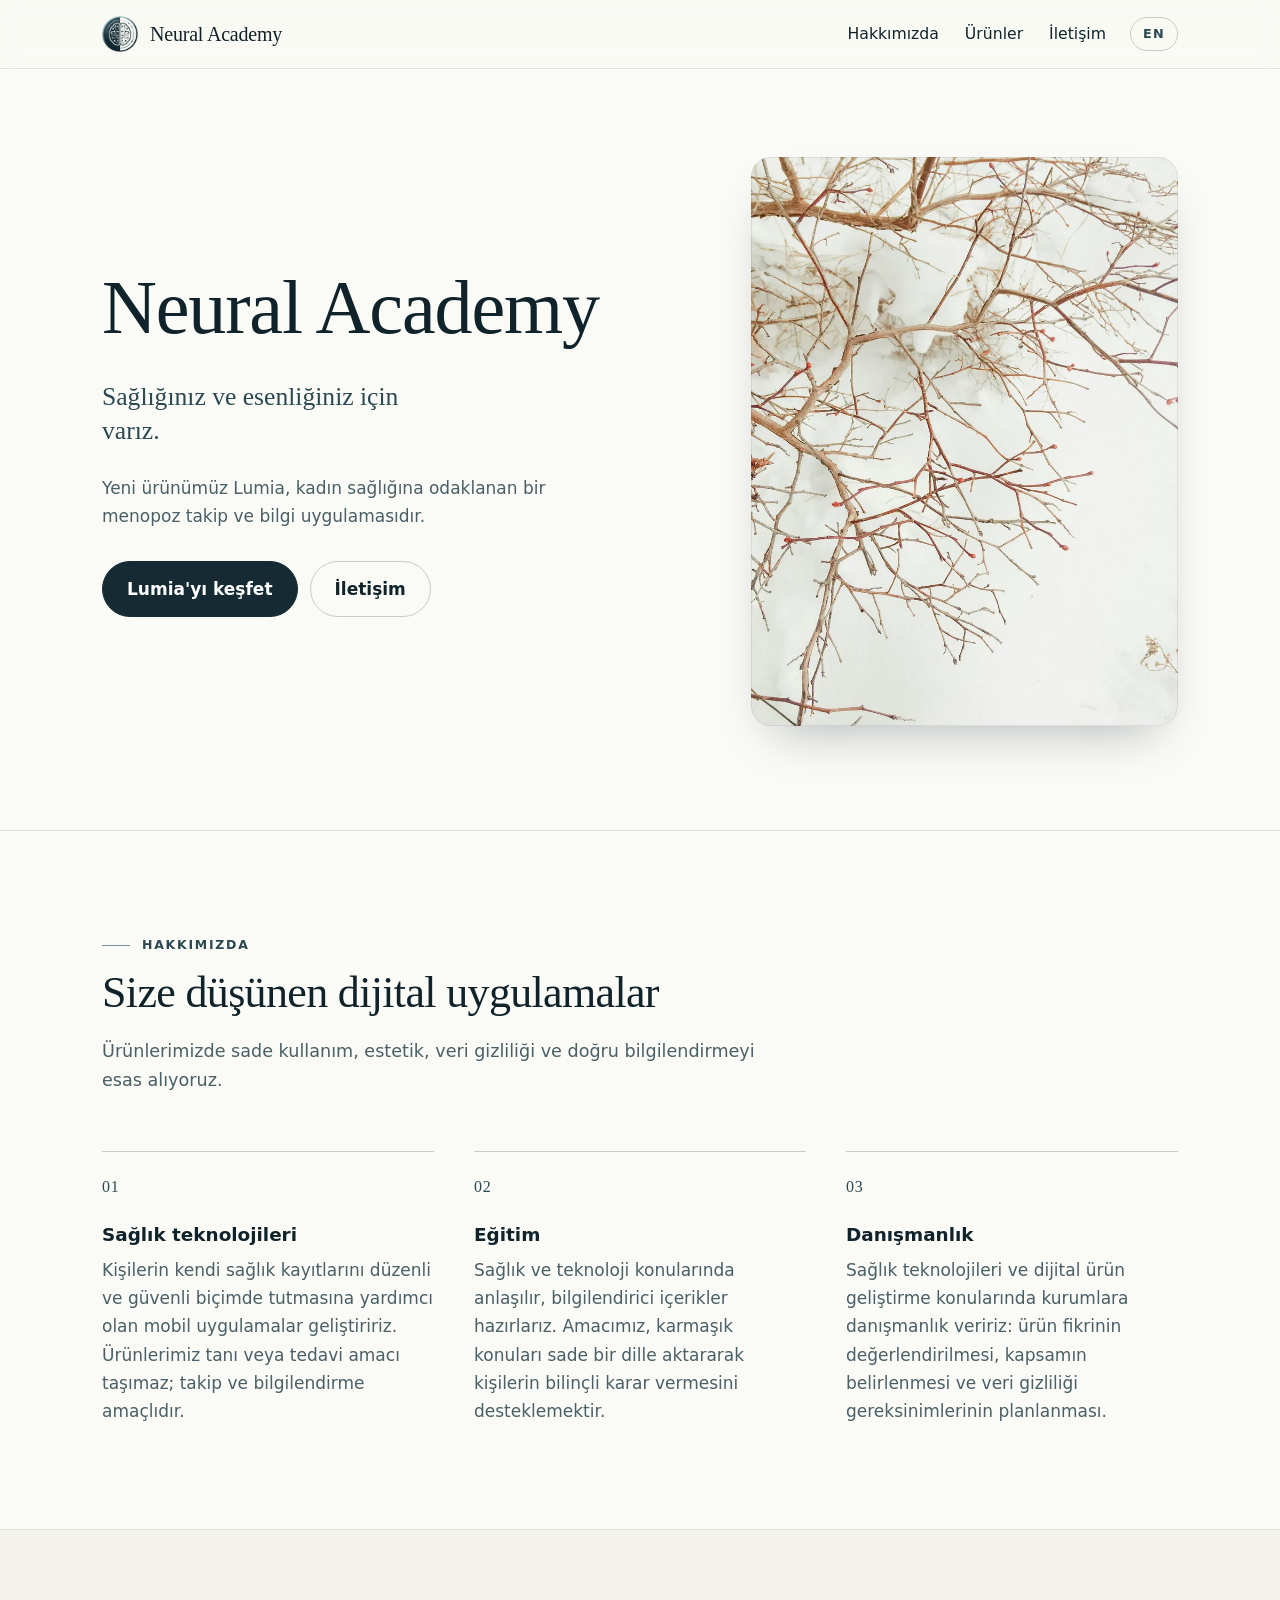
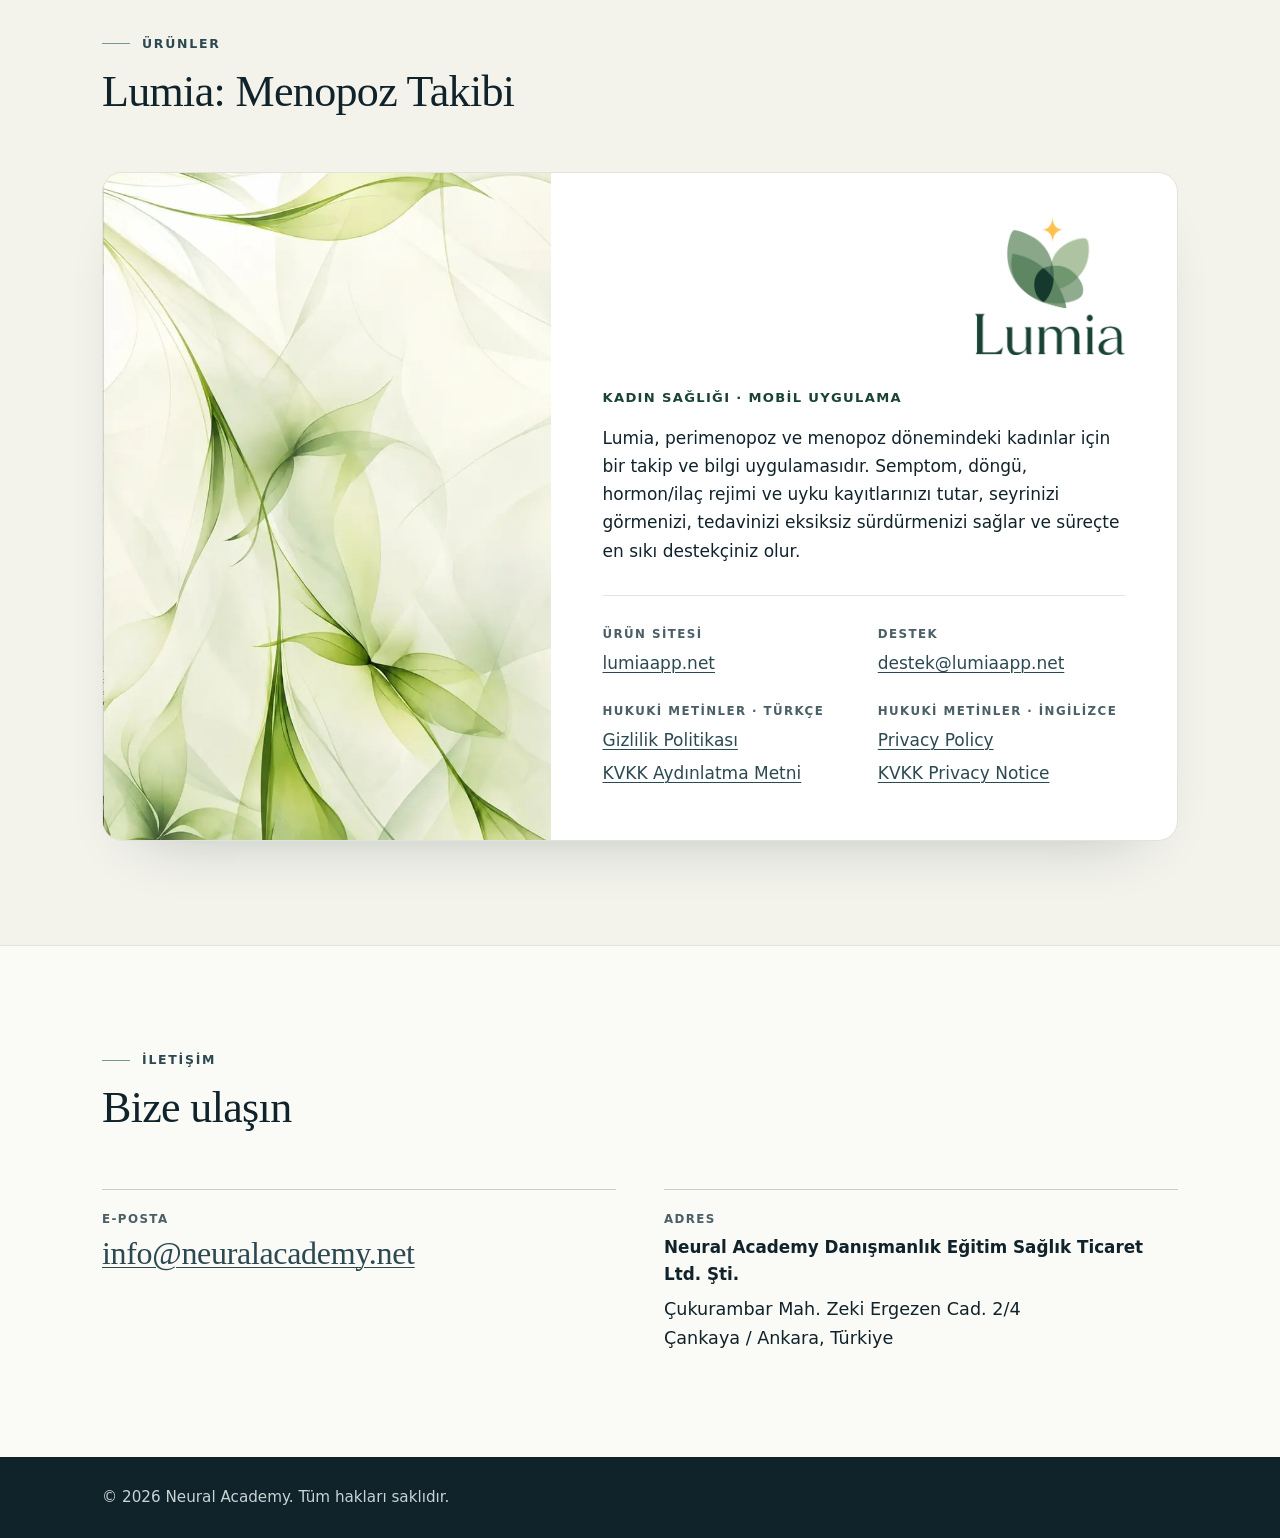
==== index.html @ e556e834 "Neural Academy kurumsal sitesi: Türkçe ve İngilizce sayfalar Tek sayfalık statik site (saf HTML + CS" ====
<!doctype html>
<html lang="tr">
<head>
  <meta charset="utf-8">
  <meta name="viewport" content="width=device-width, initial-scale=1">
  <title>Neural Academy</title>
  <meta name="description" content="Neural Academy, sağlık ve esenlik alanlarında dijital ürünler geliştiren Ankara merkezli bir teknoloji şirketidir. Yeni ürünü Lumia: menopoz takip ve bilgi uygulaması.">
  <link rel="canonical" href="https://neuralacademy.net/">
  <link rel="alternate" hreflang="tr" href="https://neuralacademy.net/">
  <link rel="alternate" hreflang="en" href="https://neuralacademy.net/en/">
  <link rel="alternate" hreflang="x-default" href="https://neuralacademy.net/">
  <meta name="theme-color" content="#FAFAF6">

  <link rel="icon" href="assets/favicon.ico" sizes="any">
  <link rel="icon" type="image/png" sizes="32x32" href="assets/favicon-32.png">
  <link rel="apple-touch-icon" href="assets/apple-touch-icon.png">

  <meta property="og:type" content="website">
  <meta property="og:locale" content="tr_TR">
  <meta property="og:locale:alternate" content="en_US">
  <meta property="og:site_name" content="Neural Academy">
  <meta property="og:title" content="Neural Academy">
  <meta property="og:description" content="Sağlığınız ve esenliğiniz için varız.">
  <meta property="og:url" content="https://neuralacademy.net/">
  <meta property="og:image" content="https://neuralacademy.net/assets/og-image.png">
  <meta property="og:image:width" content="1200">
  <meta property="og:image:height" content="630">
  <meta property="og:image:alt" content="Kar üstünde dallar ve Neural Academy yazısı">
  <meta name="twitter:card" content="summary_large_image">
  <meta name="twitter:title" content="Neural Academy">
  <meta name="twitter:description" content="Sağlığınız ve esenliğiniz için varız.">
  <meta name="twitter:image" content="https://neuralacademy.net/assets/og-image.png">
  <meta name="twitter:image:alt" content="Kar üstünde dallar ve Neural Academy yazısı">

  <link rel="stylesheet" href="style.css">
</head>
<body>
  <a class="skip-link" href="#icerik">İçeriğe geç</a>

  <header class="site-header">
    <div class="container header-inner">
      <a class="brand" href="#">
        <img src="assets/logo-mark-96.png" width="36" height="36" alt="">
        <span>Neural Academy</span>
      </a>
      <nav aria-label="Ana menü">
        <ul class="nav-list">
          <li><a href="#hakkimizda">Hakkımızda</a></li>
          <li><a href="#urunler">Ürünler</a></li>
          <li><a href="#iletisim">İletişim</a></li>
          <li class="nav-lang">
            <a href="en/index.html" lang="en" hreflang="en" aria-label="Switch to English">EN</a>
          </li>
        </ul>
      </nav>
    </div>
  </header>

  <main id="icerik">
    <section class="hero" aria-labelledby="hero-baslik">
      <div class="container hero-grid">
        <div class="hero-copy">
          <h1 id="hero-baslik">Neural Academy</h1>
          <p class="lead">Sağlığınız ve esenliğiniz için varız.</p>
          <p class="hero-note">Yeni ürünümüz Lumia, kadın sağlığına odaklanan bir menopoz takip ve bilgi uygulamasıdır.</p>
          <div class="hero-actions">
            <a class="button" href="#lumia">Lumia'yı keşfet</a>
            <a class="button button-ghost" href="#iletisim">İletişim</a>
          </div>
        </div>
        <figure class="hero-figure">
          <picture>
            <source type="image/webp" srcset="assets/hero-800.webp 800w, assets/hero-1200.webp 1200w" sizes="(min-width: 900px) 42vw, 100vw">
            <img src="assets/hero-1200.jpg" srcset="assets/hero-800.jpg 800w, assets/hero-1200.jpg 1200w" sizes="(min-width: 900px) 42vw, 100vw"
                 width="1200" height="1600" alt="Kar üstünde, kızıl tomurcuklu ince çıplak dallar" fetchpriority="high">
          </picture>
        </figure>
      </div>
    </section>

    <section id="hakkimizda" class="section" aria-labelledby="hakkimizda-baslik">
      <div class="container">
        <div class="section-head">
          <p class="eyebrow">Hakkımızda</p>
          <h2 id="hakkimizda-baslik">Size düşünen dijital uygulamalar</h2>
          <p class="section-intro">Ürünlerimizde sade kullanım, estetik, veri gizliliği ve doğru bilgilendirmeyi esas alıyoruz.</p>
        </div>
        <ol class="pillars">
          <li>
            <span class="num" aria-hidden="true">01</span>
            <h3>Sağlık teknolojileri</h3>
            <p>Kişilerin kendi sağlık kayıtlarını düzenli ve güvenli biçimde tutmasına yardımcı olan mobil uygulamalar geliştiririz. Ürünlerimiz tanı veya tedavi amacı taşımaz; takip ve bilgilendirme amaçlıdır.</p>
          </li>
          <li>
            <span class="num" aria-hidden="true">02</span>
            <h3>Eğitim</h3>
            <p>Sağlık ve teknoloji konularında anlaşılır, bilgilendirici içerikler hazırlarız. Amacımız, karmaşık konuları sade bir dille aktararak kişilerin bilinçli karar vermesini desteklemektir.</p>
          </li>
          <li>
            <span class="num" aria-hidden="true">03</span>
            <h3>Danışmanlık</h3>
            <p>Sağlık teknolojileri ve dijital ürün geliştirme konularında kurumlara danışmanlık veririz: ürün fikrinin değerlendirilmesi, kapsamın belirlenmesi ve veri gizliliği gereksinimlerinin planlanması.</p>
          </li>
        </ol>
      </div>
    </section>

    <section id="urunler" class="section section-alt" aria-labelledby="lumia-baslik">
      <div class="container">
        <div class="section-head">
          <p class="eyebrow">Ürünler</p>
          <h2 id="lumia-baslik">Lumia: Menopoz Takibi</h2>
        </div>

        <article id="lumia" class="product">
          <div class="product-visual">
            <picture>
              <source type="image/webp" srcset="assets/lumia/lumia-bg-720.webp 720w, assets/lumia/lumia-bg-1080.webp 1080w" sizes="(min-width: 900px) 40vw, 100vw">
              <img class="product-bg" src="assets/lumia/lumia-bg-720.jpg" srcset="assets/lumia/lumia-bg-720.jpg 720w, assets/lumia/lumia-bg-1080.jpg 1080w" sizes="(min-width: 900px) 40vw, 100vw"
                   width="720" height="1201" alt="" loading="lazy">
            </picture>
          </div>

          <div class="product-body">
            <img class="product-logo" src="assets/lumia/lumia-logo-640.png" width="640" height="587" alt="Lumia logosu" loading="lazy">
            <p class="product-tag">Kadın sağlığı · Mobil uygulama</p>
            <p class="product-text">Lumia, perimenopoz ve menopoz dönemindeki kadınlar için bir takip ve bilgi uygulamasıdır. Semptom, döngü, hormon/ilaç rejimi ve uyku kayıtlarınızı tutar, seyrinizi görmenizi, tedavinizi eksiksiz sürdürmenizi sağlar ve süreçte en sıkı destekçiniz olur.</p>

            <div class="product-links">
              <div>
                <h3 class="label">Ürün sitesi</h3>
                <ul class="link-list">
                  <li><a href="https://lumiaapp.net">lumiaapp.net</a></li>
                </ul>
              </div>
              <div>
                <h3 class="label">Destek</h3>
                <ul class="link-list">
                  <li><a href="mailto:destek@lumiaapp.net">destek@lumiaapp.net</a></li>
                </ul>
              </div>
              <div>
                <h3 class="label">Hukuki metinler · Türkçe</h3>
                <ul class="link-list">
                  <li><a href="https://noralakademi.github.io/lumia-legal/gizlilik-politikasi.html">Gizlilik Politikası</a></li>
                  <li><a href="https://noralakademi.github.io/lumia-legal/kvkk-aydinlatma-metni.html">KVKK Aydınlatma Metni</a></li>
                </ul>
              </div>
              <div>
                <h3 class="label">Hukuki metinler · İngilizce</h3>
                <ul class="link-list" lang="en">
                  <li><a href="https://noralakademi.github.io/lumia-legal/privacy-policy.html">Privacy Policy</a></li>
                  <li><a href="https://noralakademi.github.io/lumia-legal/kvkk-privacy-notice.html">KVKK Privacy Notice</a></li>
                </ul>
              </div>
            </div>
          </div>
        </article>
      </div>
    </section>

    <section id="iletisim" class="section" aria-labelledby="iletisim-baslik">
      <div class="container">
        <div class="section-head">
          <p class="eyebrow">İletişim</p>
          <h2 id="iletisim-baslik">Bize ulaşın</h2>
        </div>
        <div class="contact-grid">
          <div class="contact-item">
            <h3 class="label">E-posta</h3>
            <a class="contact-big" href="mailto:info@neuralacademy.net">info@neuralacademy.net</a>
          </div>
          <div class="contact-item">
            <h3 class="label">Adres</h3>
            <p class="contact-org">Neural Academy Danışmanlık Eğitim Sağlık Ticaret Ltd. Şti.</p>
            <address>Çukurambar Mah. Zeki Ergezen Cad. 2/4<br>Çankaya / Ankara, Türkiye</address>
          </div>
        </div>
      </div>
    </section>
  </main>

  <footer class="site-footer">
    <div class="container">
      <p class="copyright">© 2026 Neural Academy. Tüm hakları saklıdır.</p>
    </div>
  </footer>
</body>
</html>
---- style.css ----
/* Neural Academy
   Renkler: ink/petrol tonları assets/logo.png dosyasından, Lumia yeşilleri
   assets/lumia/lumia-logo.png dosyasından ölçülmüştür. */
:root {
  --bg: #FAFAF6;
  --surface: #FFFFFF;
  --surface-alt: #F3F3EC;
  --ink: #10222A;
  --navy: #152A33;
  --petrol: #2C4951;
  --teal: #74979D;
  --muted: #4A5F66;
  --line: #E2E3DA;
  --line-strong: #C9CDC3;

  --lumia-deep: #1A4336;
  --lumia-mid: #5E8663;
  --lumia-soft: #ACBD96;
  --lumia-bg: #E0E6C7;

  --radius: 20px;
  --radius-sm: 10px;
  --max: 1140px;
  --serif: ui-serif, "Iowan Old Style", "Palatino Linotype", Palatino, Georgia, "Times New Roman", serif;
  --sans: system-ui, -apple-system, "Segoe UI", Roboto, "Helvetica Neue", Arial, sans-serif;
}

*, *::before, *::after { box-sizing: border-box; }

html { scroll-behavior: smooth; -webkit-text-size-adjust: 100%; }
@media (prefers-reduced-motion: reduce) {
  html { scroll-behavior: auto; }
  * { transition: none !important; }
}

body {
  margin: 0;
  background: var(--bg);
  color: var(--ink);
  font-family: var(--sans);
  font-size: 1.0625rem;
  line-height: 1.65;
  -webkit-font-smoothing: antialiased;
}

img { max-width: 100%; height: auto; display: block; }

a { color: var(--petrol); text-decoration-thickness: 1px; text-underline-offset: 3px; transition: color .15s; }
a:hover { color: var(--ink); }
:focus-visible { outline: 3px solid var(--teal); outline-offset: 3px; border-radius: 4px; }

h1, h2 { font-family: var(--serif); font-weight: 400; line-height: 1.1; margin: 0 0 .5em; color: var(--ink); letter-spacing: -.015em; }
h2 { font-size: clamp(1.9rem, 1.4rem + 2vw, 2.75rem); }
h3 { font-size: 1.15rem; line-height: 1.3; margin: 0 0 .5em; font-weight: 600; }
p { margin: 0 0 1em; }
address { font-style: normal; }

.container { width: 100%; max-width: var(--max); margin: 0 auto; padding: 0 16px; }
@media (min-width: 720px) { .container { padding: 0 32px; } }

.eyebrow {
  display: flex; align-items: center; gap: 12px;
  font-size: .78rem; font-weight: 600; letter-spacing: .14em; text-transform: uppercase;
  color: var(--petrol); margin-bottom: 1.1em;
}
.eyebrow::before { content: ""; width: 28px; height: 1px; background: var(--teal); }

.label {
  font-size: .74rem; font-weight: 600; letter-spacing: .12em; text-transform: uppercase;
  color: var(--muted); margin: 0 0 .55em;
}

.skip-link {
  position: absolute; left: 16px; top: -100px;
  background: var(--ink); color: #fff; padding: 8px 14px; border-radius: 6px; z-index: 100;
}
.skip-link:focus { top: 12px; color: #fff; }

/* Üst bar */
.site-header {
  position: sticky; top: 0; z-index: 10;
  background: rgba(250, 250, 246, .92);
  border-bottom: 1px solid var(--line);
}
@supports (backdrop-filter: blur(10px)) {
  .site-header { backdrop-filter: blur(10px); background: rgba(250, 250, 246, .8); }
}
.header-inner {
  display: flex; align-items: center; justify-content: space-between;
  flex-wrap: wrap; gap: 4px 24px; min-height: 68px; padding-top: 10px; padding-bottom: 10px;
}
.brand {
  display: inline-flex; align-items: center; gap: 12px;
  font-family: var(--serif); font-size: 1.25rem; letter-spacing: -.01em;
  color: var(--ink); text-decoration: none;
}
.nav-list { display: flex; align-items: center; gap: 2px; list-style: none; margin: 0; padding: 0; }
.nav-list a {
  display: block; padding: 8px 12px; border-radius: 8px;
  color: var(--ink); text-decoration: none; font-weight: 500; font-size: .98rem;
}
.nav-list a:hover { background: var(--surface-alt); }
.nav-lang { margin-left: 10px; }
.nav-lang a {
  padding: 5px 12px; border: 1px solid var(--line-strong); border-radius: 999px;
  font-size: .8rem; font-weight: 600; letter-spacing: .1em; color: var(--petrol);
}
.nav-lang a:hover { border-color: var(--petrol); background: transparent; color: var(--ink); }
@media (max-width: 560px) {
  .header-inner { justify-content: center; }
  .nav-list a { padding: 6px 9px; }
  .nav-lang { margin-left: 4px; }
}

section[id] { scroll-margin-top: 84px; }
#lumia { scroll-margin-top: 100px; }
@media (max-width: 560px) {
  section[id] { scroll-margin-top: 124px; }
  #lumia { scroll-margin-top: 136px; }
}

/* Giriş */
.hero { padding: 48px 0 64px; }
.hero-grid { display: grid; gap: 40px; align-items: center; }
.hero h1 {
  font-size: clamp(2.75rem, 1.9rem + 3.8vw, 4.75rem);
  margin-bottom: .4em;
}
.hero .lead {
  font-family: var(--serif); font-size: clamp(1.25rem, 1.05rem + .9vw, 1.6rem); line-height: 1.35;
  color: var(--petrol); max-width: 26ch; margin-bottom: 1em;
}
.hero-note { color: var(--muted); max-width: 46ch; margin-bottom: 1.8em; }
.hero-actions { display: flex; flex-wrap: wrap; gap: 12px; }
.hero-figure { margin: 0; order: -1; }
.hero-figure img {
  width: 100%; aspect-ratio: 4 / 3; object-fit: cover; object-position: 30% 25%;
  border-radius: var(--radius);
  box-shadow: 0 24px 48px -24px rgba(16, 34, 42, .35);
  outline: 1px solid rgba(16, 34, 42, .08); outline-offset: -1px;
}
@media (min-width: 900px) {
  .hero { padding: 88px 0 104px; }
  .hero-grid { grid-template-columns: 1.15fr .85fr; gap: 72px; }
  .hero-figure { order: 0; }
  .hero-figure img { aspect-ratio: 3 / 4; object-position: center; }
}

.button {
  display: inline-block;
  background: var(--navy); color: #fff; text-decoration: none; font-weight: 600;
  padding: 13px 24px; border-radius: 999px; border: 1px solid var(--navy);
  transition: background .15s, border-color .15s, color .15s;
}
.button:hover { background: var(--petrol); border-color: var(--petrol); color: #fff; }
.button-ghost { background: transparent; color: var(--ink); border-color: var(--line-strong); }
.button-ghost:hover { background: var(--surface-alt); border-color: var(--petrol); color: var(--ink); }

/* Bölümler */
.section { padding: 80px 0; border-top: 1px solid var(--line); }
.section-alt { background: var(--surface-alt); }
.section-head { max-width: 62ch; margin-bottom: 44px; }
.section-head h2 { margin-bottom: .45em; }
.section-head h2:last-child { margin-bottom: 0; }
.section-intro { color: var(--muted); font-size: 1.1rem; margin: 0; }
@media (min-width: 900px) { .section { padding: 104px 0; } .section-head { margin-bottom: 56px; } }

/* Hakkımızda */
.pillars {
  list-style: none; margin: 0; padding: 0;
  display: grid; gap: 32px;
}
.pillars li { border-top: 1px solid var(--line-strong); padding-top: 22px; }
.pillars .num {
  display: block; font-family: var(--serif); font-size: 1rem; color: var(--petrol);
  letter-spacing: .04em; margin-bottom: 1.4em;
}
.pillars p { margin: 0; color: var(--muted); }
@media (min-width: 820px) { .pillars { grid-template-columns: repeat(3, 1fr); gap: 40px; } }

/* Lumia */
.product {
  display: grid; overflow: hidden;
  background: var(--surface); border: 1px solid var(--line); border-radius: var(--radius);
  box-shadow: 0 30px 60px -40px rgba(16, 34, 42, .3);
}
.product-visual {
  position: relative; aspect-ratio: 16 / 9; background: var(--lumia-bg); overflow: hidden;
}
.product-bg { position: absolute; inset: 0; width: 100%; height: 100%; object-fit: cover; object-position: center 40%; }
.product-body { padding: 32px 24px 36px; }
.product-logo { display: block; width: 110px; margin: 0 0 24px auto; }
@media (min-width: 640px) {
  .product-logo { width: 130px; margin-bottom: 28px; }
}
.product-tag { color: var(--lumia-deep); font-size: .82rem; font-weight: 600; letter-spacing: .1em; text-transform: uppercase; margin-bottom: 1.2em; }
.product-text { max-width: 60ch; margin-bottom: 1.8em; padding-bottom: 1.8em; border-bottom: 1px solid var(--line); }

.product-links { display: grid; gap: 22px 28px; clear: both; }
.link-list { list-style: none; padding: 0; margin: 0; }
.link-list li { margin-bottom: .3em; }

@media (min-width: 640px) {
  .product-links { grid-template-columns: 1fr 1fr; }
}
@media (min-width: 900px) {
  .product { grid-template-columns: 5fr 7fr; }
  .product-visual { aspect-ratio: auto; min-height: 100%; }
  .product-body { padding: 44px 52px 48px; }
  .product-logo { width: 150px; margin-bottom: 32px; }
}

/* İletişim */
.contact-grid { display: grid; gap: 32px; }
@media (min-width: 720px) { .contact-grid { grid-template-columns: 1fr 1fr; gap: 48px; } }
.contact-item { border-top: 1px solid var(--line-strong); padding-top: 22px; }
.contact-big {
  display: inline-block; font-family: var(--serif);
  font-size: clamp(1.35rem, 1rem + 1.6vw, 2rem); letter-spacing: -.01em; line-height: 1.2;
  overflow-wrap: anywhere;
}
.contact-org { font-weight: 600; font-size: 1.05rem; margin-bottom: .35em; }
.contact-item address { font-size: 1.1rem; }

/* Alt bilgi */
.site-footer { background: var(--ink); color: #C8D3D4; padding: 28px 0; font-size: .95rem; }
.site-footer p { margin: 0; }
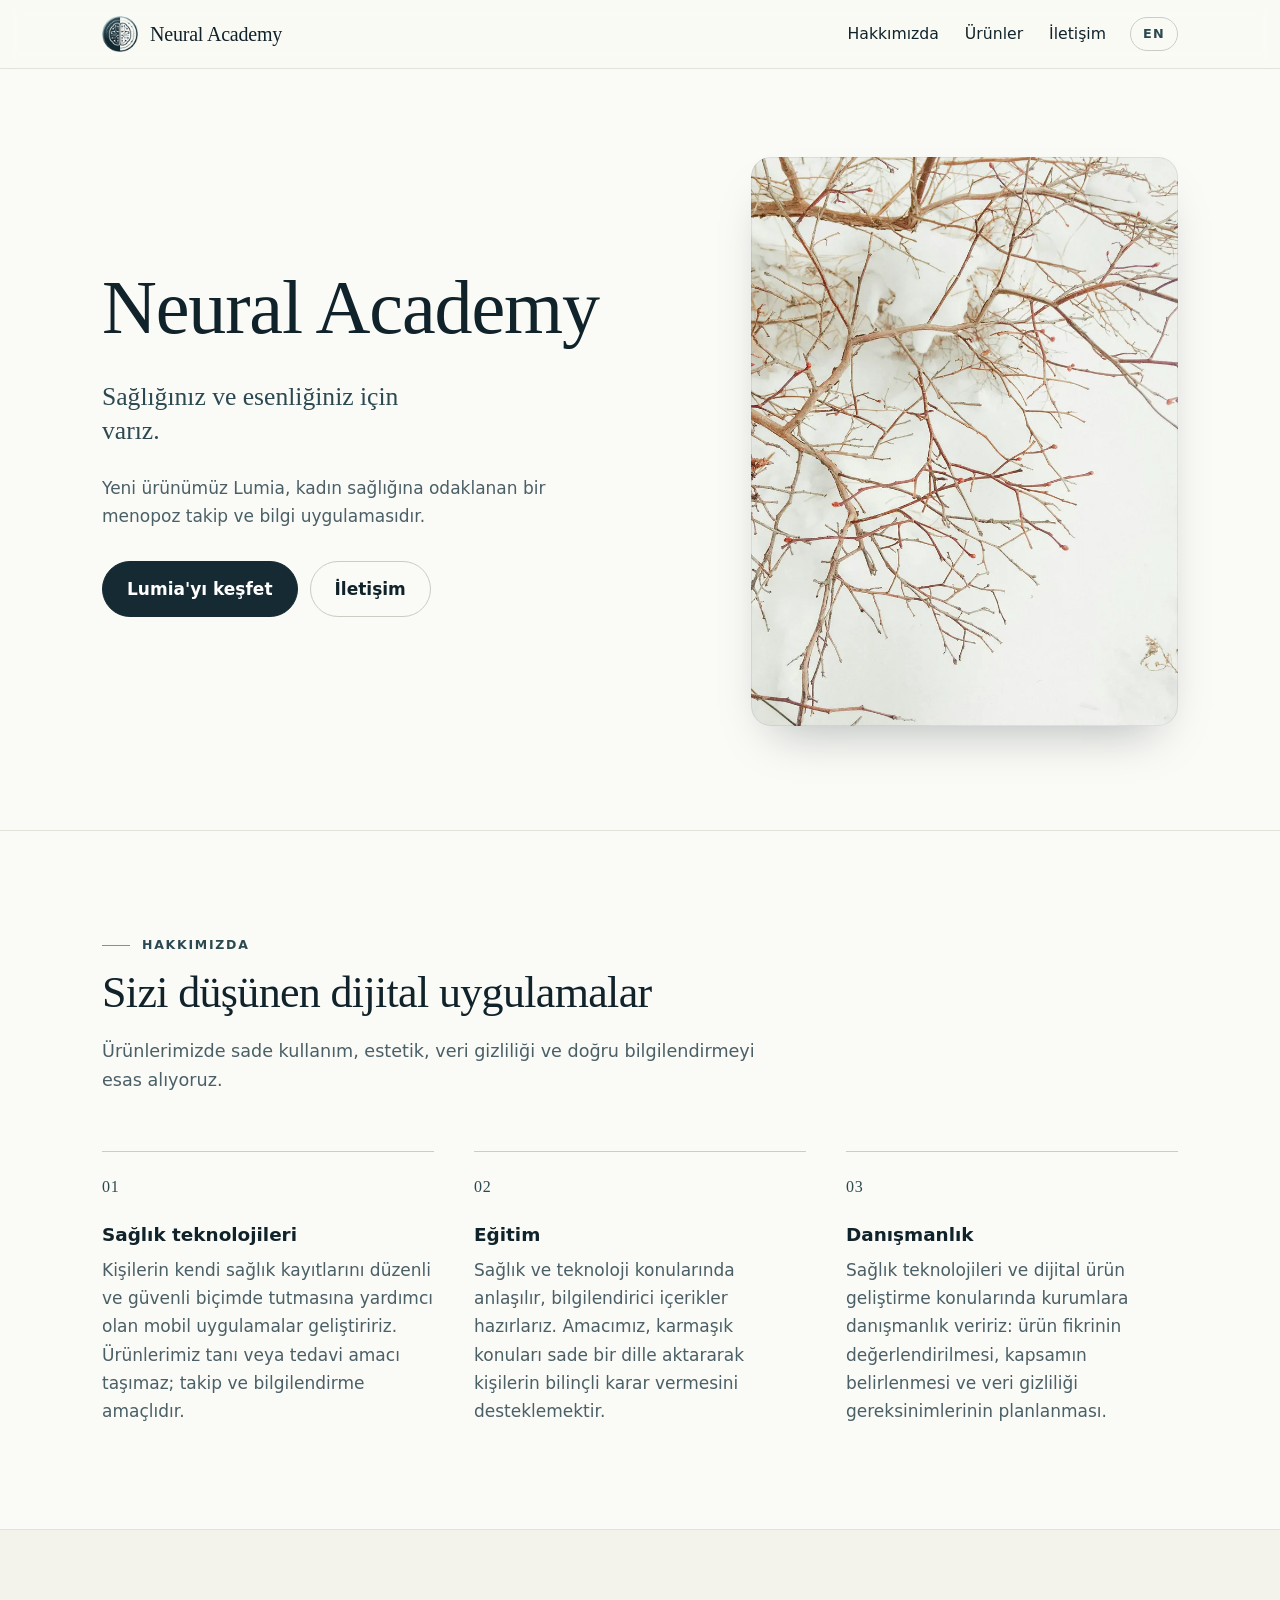
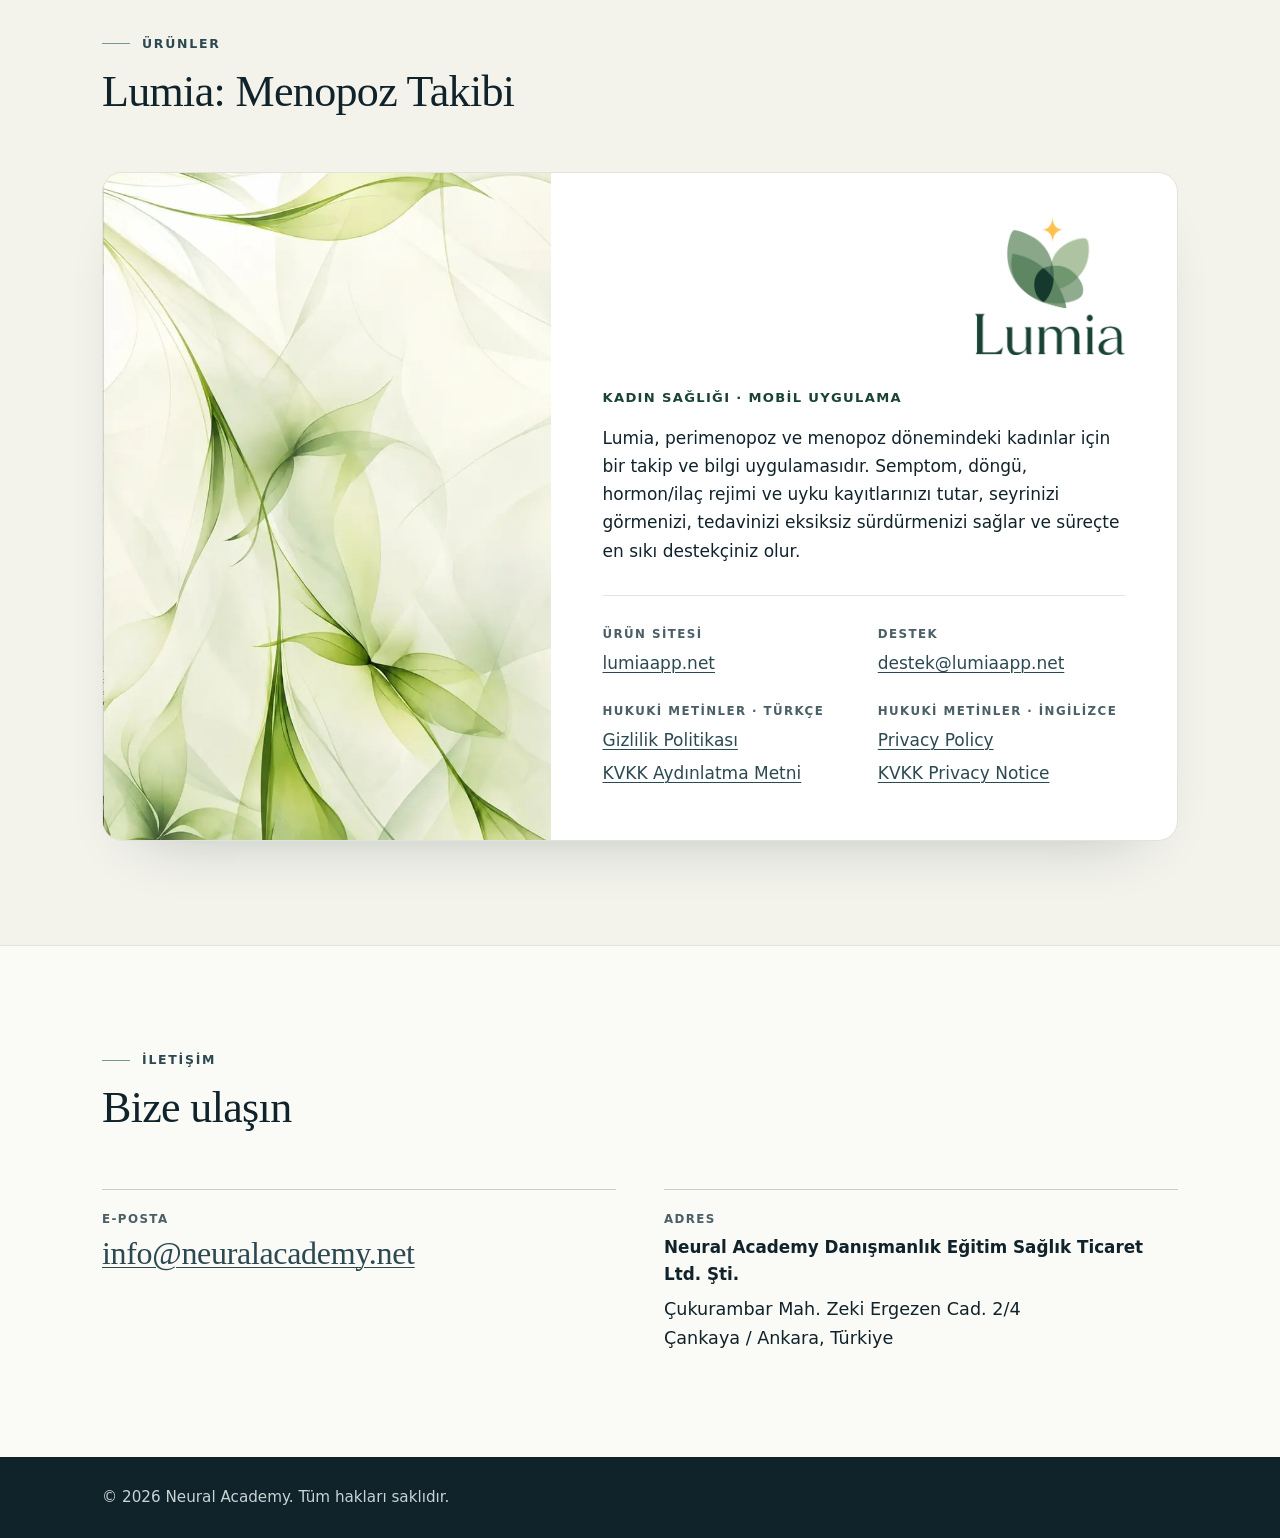
==== commit 520a9718: "Hakkımızda başlığı: "Size düşünen" yerine "Sizi düşünen" Co-Authored-By: Claude Fable 5.1 <noreply@a" ====
--- a/index.html
+++ b/index.html
@@ -82,7 +82,7 @@
       <div class="container">
         <div class="section-head">
           <p class="eyebrow">Hakkımızda</p>
-          <h2 id="hakkimizda-baslik">Size düşünen dijital uygulamalar</h2>
+          <h2 id="hakkimizda-baslik">Sizi düşünen dijital uygulamalar</h2>
           <p class="section-intro">Ürünlerimizde sade kullanım, estetik, veri gizliliği ve doğru bilgilendirmeyi esas alıyoruz.</p>
         </div>
         <ol class="pillars">
